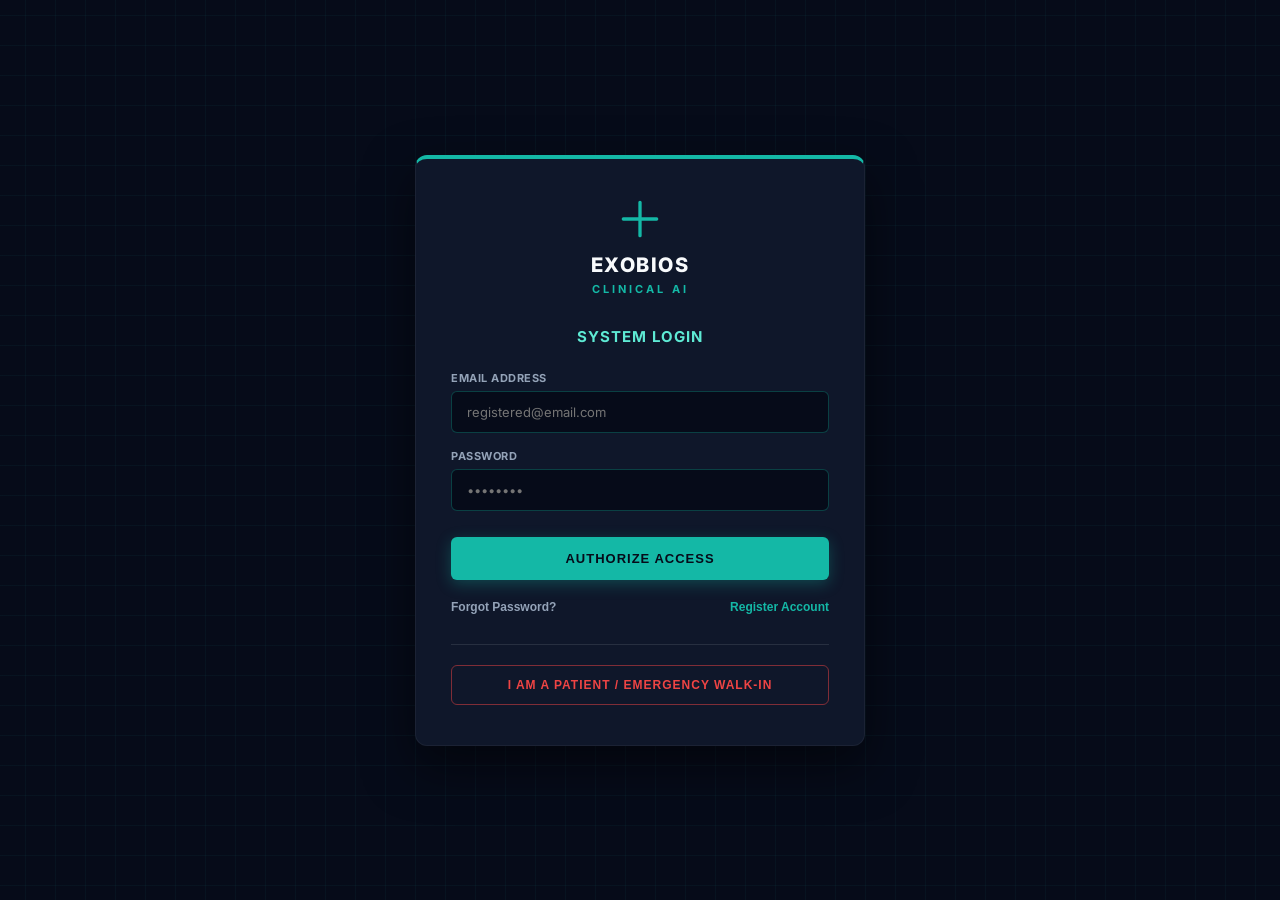
==== exobios-frontend/assessment.html @ 78a99a4c "Initial commit - AI Based Patient Health Prediction and Monitoring" ====
<!DOCTYPE html>
<html lang="en">

<head>
    <meta charset="UTF-8">
    <meta name="viewport" content="width=device-width, initial-scale=1.0">
    <title>AI BASED PATIENT HEALTH PREDICTION AND MONITORING</title>
    <link href="https://fonts.googleapis.com/css2?family=Inter:wght@400;600;700&display=swap" rel="stylesheet">

    <style>
        /* =========================================
           GLOBAL ENTERPRISE ANIMATIONS
           ========================================= */

        @keyframes fadeSlideUp {
            from {
                opacity: 0;
                transform: translateY(30px);
            }

            to {
                opacity: 1;
                transform: translateY(0);
            }
        }

        .animate-entry {
            opacity: 0;
            animation: fadeSlideUp 0.7s cubic-bezier(0.16, 1, 0.3, 1) forwards;
        }

        .delay-1 {
            animation-delay: 0.1s;
        }

        .delay-2 {
            animation-delay: 0.2s;
        }

        @keyframes floatGlow {
            0% {
                transform: translate(0px, 0px) scale(1);
                opacity: 0.8;
            }

            33% {
                transform: translate(30px, -50px) scale(1.1);
                opacity: 1;
            }

            66% {
                transform: translate(-20px, 20px) scale(0.9);
                opacity: 0.7;
            }

            100% {
                transform: translate(0px, 0px) scale(1);
                opacity: 0.8;
            }
        }

        button,
        .nav-menu a {
            transition: all 0.3s cubic-bezier(0.16, 1, 0.3, 1) !important;
        }

        button:active,
        .nav-menu a:active {
            transform: scale(0.95) translateY(2px) !important;
            box-shadow: 0 2px 10px rgba(0, 0, 0, 0.2) !important;
        }

        /* =========================================
           GLASSMORPHISM ENTERPRISE THEME 
           ========================================= */
        body,
        .app-container {
            background: radial-gradient(circle at 10% 20%, #0f172a 0%, #020617 100%) !important;
            background-attachment: fixed !important;
            color: #e2e8f0;
            font-family: 'Inter', sans-serif;
            margin: 0;
            height: 100vh;
            overflow: hidden;
        }

        .ambient-glow {
            position: fixed;
            top: 10%;
            left: 20%;
            width: 50vw;
            height: 50vw;
            background: radial-gradient(circle, rgba(56, 189, 248, 0.08) 0%, rgba(0, 0, 0, 0) 60%);
            border-radius: 50%;
            z-index: -1;
            pointer-events: none;
            animation: floatGlow 15s ease-in-out infinite !important;
        }

        .app-container {
            display: flex;
            height: 100vh;
        }

        .sidebar {
            width: 250px;
            background: rgba(15, 23, 42, 0.45);
            backdrop-filter: blur(16px);
            border-right: 1px solid rgba(255, 255, 255, 0.05);
            padding: 20px 0;
            display: flex;
            flex-direction: column;
        }

        .brand {
            text-align: center;
            font-size: 15px;
            font-weight: 700;
            color: #fff;
            text-shadow: 0 0 15px rgba(56, 189, 248, 0.5);
            line-height: 1.4;
            padding: 0 10px 30px;
        }

        .nav-menu a {
            display: block;
            padding: 15px 25px;
            color: #94a3b8;
            text-decoration: none;
            font-weight: 600;
        }

        .nav-menu a:hover {
            color: #fff;
            background: rgba(255, 255, 255, 0.05);
        }

        .nav-menu a.active {
            background: rgba(56, 189, 248, 0.15);
            color: #fff;
            box-shadow: inset 0 0 0 1px rgba(56, 189, 248, 0.3);
            border-radius: 8px;
            margin: 0 10px;
        }

        .main-content {
            flex: 1;
            display: flex;
            flex-direction: column;
            padding: 20px;
            overflow-y: auto;
        }

        .top-header {
            display: flex;
            justify-content: space-between;
            align-items: center;
            background: rgba(15, 23, 42, 0.45);
            backdrop-filter: blur(16px);
            padding: 15px 25px;
            border-radius: 16px;
            border: 1px solid rgba(255, 255, 255, 0.05);
            margin-bottom: 20px;
            box-shadow: 0 8px 32px 0 rgba(0, 0, 0, 0.3);
        }

        .header-title h2 {
            margin: 0;
            font-size: 18px;
            color: #fff;
            text-transform: uppercase;
            letter-spacing: 1px;
        }

        .back-link {
            color: #94a3b8;
            font-size: 12px;
            margin-bottom: 5px;
            display: inline-block;
            text-decoration: none;
        }

        .back-link:hover {
            color: #38bdf8;
        }

        .assessment-grid {
            display: grid;
            grid-template-columns: 1.2fr 1fr;
            gap: 20px;
        }

        .glass-panel {
            background: rgba(15, 23, 42, 0.45);
            backdrop-filter: blur(16px);
            border: 1px solid rgba(255, 255, 255, 0.08);
            border-radius: 16px;
            padding: 25px;
            box-shadow: 0 8px 32px 0 rgba(0, 0, 0, 0.3);
        }

        .panel-title {
            color: #38bdf8;
            font-size: 14px;
            text-transform: uppercase;
            margin-top: 0;
            margin-bottom: 20px;
            font-weight: 700;
            letter-spacing: 1px;
            text-shadow: 0 0 10px rgba(56, 189, 248, 0.3);
        }

        .form-row {
            display: flex;
            gap: 15px;
            margin-bottom: 15px;
        }

        .form-group {
            flex: 1;
            display: flex;
            flex-direction: column;
        }

        .form-group label {
            color: #94a3b8;
            font-size: 11px;
            font-weight: 600;
            margin-bottom: 5px;
            text-transform: uppercase;
        }

        input,
        select,
        textarea {
            background: rgba(0, 0, 0, 0.2);
            border: 1px solid rgba(255, 255, 255, 0.1);
            color: #fff;
            padding: 12px 15px;
            border-radius: 8px;
            font-family: 'Inter', sans-serif;
            outline: none;
            width: 100%;
            box-sizing: border-box;
        }

        input:focus,
        select:focus,
        textarea:focus {
            border-color: #38bdf8;
            box-shadow: 0 0 10px rgba(56, 189, 248, 0.2);
        }

        textarea {
            resize: vertical;
            min-height: 80px;
        }

        .telemetry-header {
            display: flex;
            justify-content: space-between;
            align-items: center;
            margin-bottom: 20px;
        }

        #btn-sync {
            background: transparent;
            color: #22c55e;
            border: 1px solid rgba(34, 197, 94, 0.5);
            padding: 8px 16px;
            border-radius: 8px;
            font-size: 12px;
            font-weight: 700;
            cursor: pointer;
            text-transform: uppercase;
            backdrop-filter: blur(4px);
        }

        #btn-sync:hover {
            background: rgba(34, 197, 94, 0.1);
            box-shadow: 0 0 15px rgba(34, 197, 94, 0.3);
        }

        .vitals-grid {
            display: grid;
            grid-template-columns: 1fr 1fr;
            gap: 15px;
            margin-bottom: 20px;
        }

        .vital-box {
            background: rgba(0, 0, 0, 0.2);
            border: 1px solid rgba(255, 255, 255, 0.05);
            border-radius: 12px;
            padding: 20px;
            text-align: center;
            display: flex;
            flex-direction: column;
            justify-content: center;
            align-items: center;
            transition: transform 0.2s;
        }

        .vital-box:hover {
            transform: translateY(-2px);
            border-color: rgba(255, 255, 255, 0.1);
        }

        .vital-label {
            color: #94a3b8;
            font-size: 11px;
            font-weight: 700;
            margin-bottom: 10px;
            text-transform: uppercase;
        }

        .vital-value {
            font-size: 32px;
            font-weight: 700;
            color: #fff;
            text-shadow: 0 0 15px rgba(255, 255, 255, 0.2);
            margin-bottom: 5px;
        }

        .vital-unit {
            font-size: 12px;
            color: #64748b;
        }

        .ecg-status {
            background: rgba(0, 0, 0, 0.2);
            border: 1px solid rgba(255, 255, 255, 0.05);
            border-radius: 12px;
            padding: 15px;
            text-align: center;
            margin-bottom: 20px;
        }

        .ecg-status span {
            display: block;
            color: #38bdf8;
            font-weight: 700;
            font-size: 18px;
            margin-top: 5px;
        }

        .warning-text {
            color: #eab308;
            font-size: 12px;
            text-align: center;
            margin-bottom: 15px;
            font-weight: 600;
        }

        #btn-generate {
            width: 100%;
            background: linear-gradient(135deg, #0ea5e9, #0284c7);
            color: #fff;
            border: none;
            padding: 16px;
            border-radius: 8px;
            font-size: 16px;
            font-weight: 700;
            cursor: pointer;
            box-shadow: 0 4px 15px rgba(14, 165, 233, 0.4);
            text-transform: uppercase;
        }

        #btn-generate:hover {
            box-shadow: 0 8px 25px rgba(14, 165, 233, 0.6);
        }

        #toast-container {
            position: fixed;
            top: 20px;
            right: 20px;
            z-index: 9999;
            display: flex;
            flex-direction: column;
            gap: 10px;
        }

        .toast {
            min-width: 250px;
            padding: 14px 20px;
            border-radius: 12px;
            background: rgba(15, 23, 42, 0.85);
            backdrop-filter: blur(12px);
            color: #f8fafc;
            font-size: 14px;
            font-weight: 600;
            border: 1px solid rgba(255, 255, 255, 0.1);
            border-left: 4px solid #3b82f6;
            animation: slideIn 0.3s ease-out forwards;
        }

        @keyframes slideIn {
            from {
                transform: translateX(120%);
                opacity: 0;
            }

            to {
                transform: translateX(0);
                opacity: 1;
            }
        }

        @keyframes fadeOut {
            to {
                opacity: 0;
                transform: translateY(-10px);
            }
        }
    </style>
</head>

<body>
    <div class="ambient-glow"></div>
    <div id="toast-container"></div>

    <div class="app-container">
        <aside class="sidebar">
            <div class="brand">AI BASED PATIENT<br>HEALTH PREDICTION<br>& MONITORING</div>
            <nav class="nav-menu">
                <a href="dashboard.html" class="nav-link">HOME</a>
                <a href="#" class="nav-link active">Active Queue</a>
                <a href="#" class="nav-link">Logs</a>
                <a href="#" class="nav-link">Settings</a>
            </nav>
        </aside>

        <main class="main-content">
            <header class="top-header animate-entry">
                <div class="header-title">
                    <a href="dashboard.html" class="back-link">← Back to Queue</a>
                    <h2>NEW PATIENT INTAKE</h2>
                </div>
                <div class="user-info" style="display: flex; gap: 15px; align-items: center;">
                    <span class="user-name" id="paramedic-name"
                        style="color: #94a3b8; font-weight: 600; font-size: 14px;">Paramedic: Active User</span>
                    <div style="display: flex; gap: 5px;">
                        <span
                            style="width: 10px; height: 10px; background: #22c55e; border-radius: 50%; box-shadow: 0 0 10px #22c55e;"
                            title="System Ready"></span>
                    </div>
                </div>
            </header>

            <div class="assessment-grid">
                <div class="glass-panel animate-entry delay-1">
                    <h3 class="panel-title">PATIENT DEMOGRAPHICS & HISTORY</h3>

                    <div class="form-row">
                        <div class="form-group" style="flex: 2;">
                            <label>FULL NAME</label>
                            <input type="text" id="patient-name" placeholder="e.g., Rajesh Kumar" required>
                        </div>
                        <div class="form-group">
                            <label>AGE</label>
                            <input type="number" id="patient-age" placeholder="45" required>
                        </div>
                        <div class="form-group">
                            <label>SEX</label>
                            <select id="patient-sex">
                                <option value="Male">Male</option>
                                <option value="Female">Female</option>
                                <option value="Other">Other</option>
                            </select>
                        </div>
                    </div>

                    <div class="form-group" style="margin-bottom: 15px;">
                        <label>ABHA ID (Optional)</label>
                        <input type="text" id="patient-abha" placeholder="00-0000-0000">
                    </div>

                    <div class="form-group" style="margin-bottom: 15px;">
                        <label>PAST MEDICAL HISTORY</label>
                        <textarea id="patient-history" placeholder="Asthma, Hypertension, etc."></textarea>
                    </div>

                    <div class="form-group" style="margin-bottom: 15px;">
                        <label>CURRENT MEDICATIONS</label>
                        <textarea id="patient-meds" placeholder="List active prescriptions"></textarea>
                    </div>

                    <div class="form-row">
                        <div class="form-group">
                            <label>REPORTED SYMPTOMS</label>
                            <textarea id="patient-symptoms" placeholder="Primary complaint..."></textarea>
                        </div>
                        <div class="form-group">
                            <label>OBSERVED SIGNS</label>
                            <textarea id="patient-signs" placeholder="Sweating, pale, agitated..."></textarea>
                        </div>
                    </div>
                </div>

                <div class="glass-panel animate-entry delay-2" style="display: flex; flex-direction: column;">
                    <div class="telemetry-header">
                        <h3 class="panel-title" style="margin: 0;">LIVE TELEMETRY</h3>
                        <button id="btn-sync">SYNC LIVE DATA</button>
                    </div>

                    <div class="vitals-grid">
                        <div class="vital-box">
                            <span class="vital-label">BLOOD PRESSURE</span>
                            <div class="vital-value" id="val-bp">--/--</div>
                            <span class="vital-unit">mmHg</span>
                        </div>
                        <div class="vital-box">
                            <span class="vital-label">HEART RATE</span>
                            <div class="vital-value" id="val-hr"
                                style="color: #ef4444; text-shadow: 0 0 15px rgba(239,68,68,0.4);">--</div>
                            <span class="vital-unit">bpm</span>
                        </div>
                        <div class="vital-box">
                            <span class="vital-label">SpO2</span>
                            <div class="vital-value" id="val-spo2"
                                style="color: #38bdf8; text-shadow: 0 0 15px rgba(56,189,248,0.4);">--</div>
                            <span class="vital-unit">%</span>
                        </div>
                        <div class="vital-box">
                            <span class="vital-label">TEMPERATURE</span>
                            <div class="vital-value" id="val-temp">--</div>
                            <span class="vital-unit">°C</span>
                        </div>
                    </div>

                    <div class="ecg-status">
                        <span
                            style="font-size: 11px; color: #94a3b8; font-weight: 700; text-transform: uppercase;">12-LEAD
                            ECG STATUS</span>
                        <span id="ecg-text" style="color: #64748b;">Awaiting Sync...</span>
                    </div>

                    <div style="margin-top: auto;">
                        <p class="warning-text">Ensure all sensors are firmly attached before generating protocol.</p>
                        <button id="btn-generate">GENERATE AI TRIAGE PROTOCOL</button>
                    </div>
                </div>

            </div>
        </main>
    </div>

    <script>
        document.addEventListener('DOMContentLoaded', () => {

            function showToast(message, color = '#3b82f6') {
                const container = document.getElementById('toast-container');
                const toast = document.createElement('div');
                toast.className = `toast`;
                toast.style.borderLeftColor = color;
                toast.innerHTML = message;
                container.appendChild(toast);
                setTimeout(() => {
                    toast.style.animation = 'fadeOut 0.3s forwards';
                    setTimeout(() => toast.remove(), 300);
                }, 3500);
            }

            // Authentication Check
            const token = localStorage.getItem('exobios_token');
            if (!token) {
                alert("Unauthorized Access. Please log in.");
                window.location.href = 'index.html';
                return;
            }

            try {
                const base64Url = token.split('.')[1];
                const base64 = base64Url.replace(/-/g, '+').replace(/_/g, '/');
                const payload = JSON.parse(decodeURIComponent(window.atob(base64).split('').map(c => '%' + ('00' + c.charCodeAt(0).toString(16)).slice(-2)).join('')));
                document.getElementById('paramedic-name').textContent = `Paramedic: ${payload.sub}`;
            } catch (e) {
                console.error("Token decoding failed", e);
            }

            // ==========================================
            // FEATURE 3: THE AUTO-FILL BRIDGE
            // ==========================================
            const autoFillData = localStorage.getItem('exobios_autofill');
            if (autoFillData) {
                try {
                    const patientData = JSON.parse(autoFillData);

                    // Auto-type the patient's name and symptoms instantly
                    document.getElementById('patient-name').value = patientData.name || '';
                    document.getElementById('patient-symptoms').value = patientData.symptoms || '';

                    showToast(`Alert Acknowledged. Auto-filled data for ${patientData.name}`, "#14b8a6");

                    // Clean up memory so it doesn't auto-fill the next time a paramedic opens the page manually
                    localStorage.removeItem('exobios_autofill');
                } catch (e) {
                    console.error("Auto-fill parsing error", e);
                }
            }

            // ==========================================
            // FEATURE 1: SYNC STRICT REAL HARDWARE DATA
            // ==========================================
            const syncBtn = document.getElementById('btn-sync');

            syncBtn.addEventListener('click', async () => {
                const ogText = syncBtn.textContent;
                syncBtn.textContent = "SYNCING...";
                syncBtn.style.opacity = "0.7";

                try {
                    const response = await fetch('http://127.0.0.1:8000/api/telemetry', {
                        headers: { 'Authorization': `Bearer ${token}` }
                    });

                    if (response.ok) {
                        const data = await response.json();

                        // STRICT CHECK: ONLY accept data if it's NOT the placeholder "--"
                        if (data.bpm && data.bpm !== "--") {
                            document.getElementById('val-hr').textContent = data.bpm;
                            document.getElementById('val-spo2').textContent = data.spo2;
                            document.getElementById('val-temp').textContent = data.temperature;
                            document.getElementById('val-bp').textContent = data.systolic_bp ? `${data.systolic_bp}/${data.diastolic_bp}` : "--/--";

                            document.getElementById('ecg-text').textContent = "Hardware Signal Locked. Ready.";
                            document.getElementById('ecg-text').style.color = "#22c55e";
                            document.getElementById('ecg-text').style.textShadow = "0 0 10px rgba(34,197,94,0.4)";

                            syncBtn.textContent = "DATA SECURED";
                            syncBtn.style.color = "#22c55e";
                            syncBtn.style.borderColor = "rgba(34, 197, 94, 0.5)";
                            showToast("Real-time hardware telemetry synced successfully.", "#22c55e");
                        } else {
                            showToast("No active sensor data. Please check Arduino connection.", "#f59e0b");
                        }
                    } else {
                        showToast("Failed to fetch telemetry from server.", "#ef4444");
                    }
                } catch (error) {
                    showToast("Server offline or disconnected.", "#ef4444");
                }

                if (syncBtn.textContent !== "DATA SECURED") {
                    setTimeout(() => {
                        syncBtn.textContent = ogText;
                        syncBtn.style.opacity = "1";
                    }, 2000);
                }
            });

            // ==========================================
            // FEATURE 2: GENERATE PROTOCOL
            // ==========================================
            const generateBtn = document.getElementById('btn-generate');

            generateBtn.addEventListener('click', async () => {
                const name = document.getElementById('patient-name').value.trim();
                const age = document.getElementById('patient-age').value.trim();

                if (!name || !age) {
                    showToast("Please enter Patient Name and Age.", "#eab308");
                    return;
                }

                const currentHR = document.getElementById('val-hr').textContent;
                if (currentHR === "--") {
                    showToast("Please Sync real hardware data before generating a protocol.", "#ef4444");
                    return;
                }

                generateBtn.textContent = "ANALYZING VITALS & GENERATING PROTOCOL...";
                generateBtn.style.opacity = "0.8";

                const bpText = document.getElementById('val-bp').textContent;
                const sysBP = bpText !== "--/--" ? parseInt(bpText.split('/')[0]) : 120;
                const diaBP = bpText !== "--/--" ? parseInt(bpText.split('/')[1]) : 80;

                const patientPayload = {
                    patient_id: Math.floor(Math.random() * 10000),
                    name: name,
                    age: parseInt(age) || 0,
                    sex: document.getElementById('patient-sex').value,
                    medical_history: document.getElementById('patient-history').value || "None reported",
                    medications: document.getElementById('patient-meds').value || "None reported",
                    symptoms: document.getElementById('patient-symptoms').value || "None reported",
                    observed_signs: document.getElementById('patient-signs').value || "None reported",
                    abha_id: document.getElementById('patient-abha').value || "",

                    heart_rate: parseInt(currentHR),
                    spo2: parseInt(document.getElementById('val-spo2').textContent),
                    temperature: parseFloat(document.getElementById('val-temp').textContent),
                    systolic_bp: sysBP,
                    diastolic_bp: diaBP
                };

                try {
                    const response = await fetch('http://127.0.0.1:8000/api/predict/health', {
                        method: 'POST',
                        headers: {
                            'Content-Type': 'application/json',
                            'Authorization': `Bearer ${token}`
                        },
                        body: JSON.stringify(patientPayload)
                    });

                    if (response.ok) {
                        showToast("Patient secured. Generating AI Triage Protocol...", "#22c55e");
                        setTimeout(() => {
                            window.location.href = 'results.html';
                        }, 1000);
                    } else {
                        const errData = await response.json();
                        showToast(`Database Error: ${errData.detail || 'Could not save.'}`, "#ef4444");
                        generateBtn.textContent = "GENERATE AI TRIAGE PROTOCOL";
                        generateBtn.style.opacity = "1";
                    }
                } catch (error) {
                    showToast("Network Error: Could not reach Python server.", "#ef4444");
                    generateBtn.textContent = "GENERATE AI TRIAGE PROTOCOL";
                    generateBtn.style.opacity = "1";
                }
            });
        });
    </script>
</body>

</html>
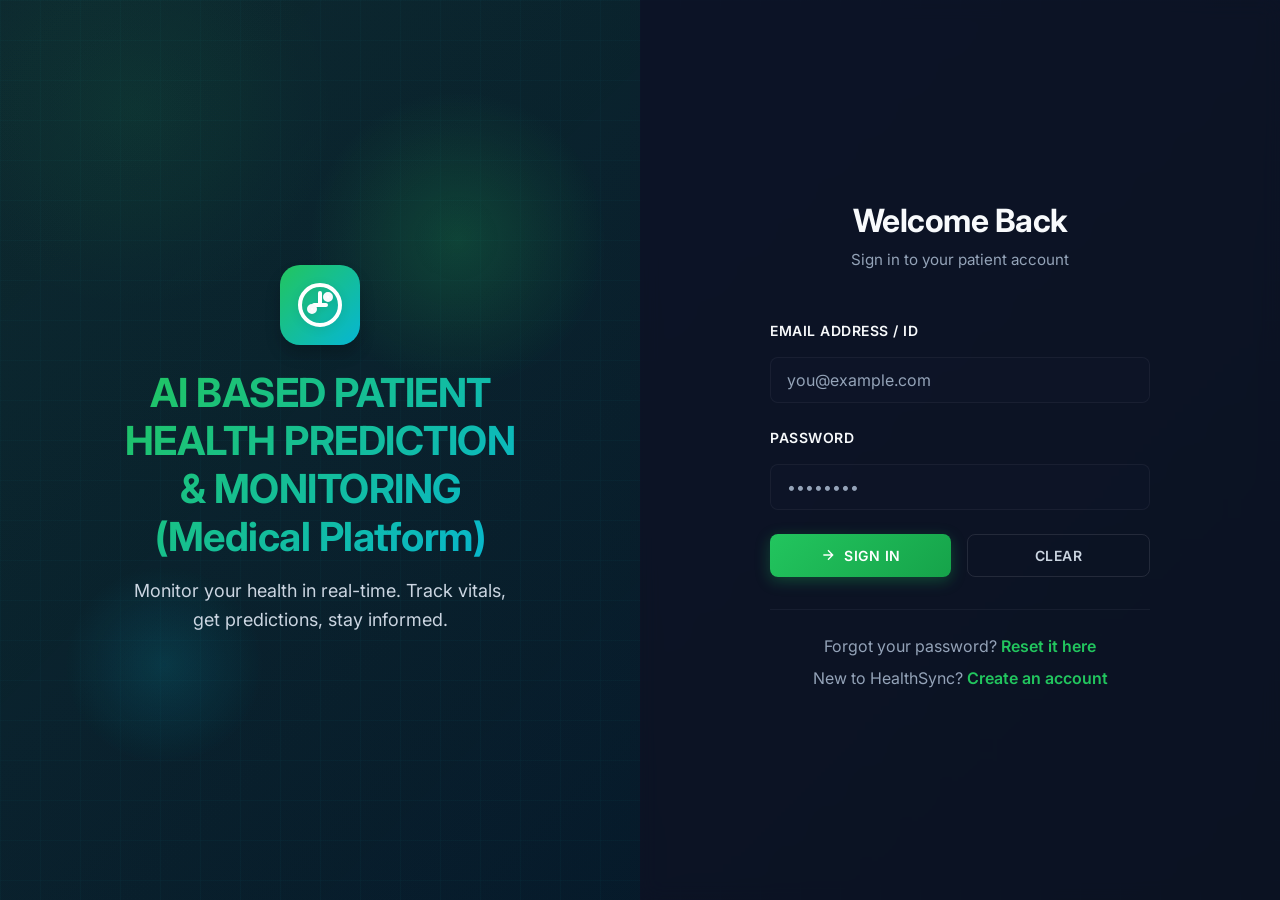
==== commit 46e3422e: "updated" ====
--- a/exobios-frontend/assessment.html
+++ b/exobios-frontend/assessment.html
@@ -4,77 +4,14 @@
 <head>
     <meta charset="UTF-8">
     <meta name="viewport" content="width=device-width, initial-scale=1.0">
-    <title>AI BASED PATIENT HEALTH PREDICTION AND MONITORING</title>
+    <title>Exobios - Patient Intake</title>
     <link href="https://fonts.googleapis.com/css2?family=Inter:wght@400;600;700&display=swap" rel="stylesheet">
-
     <style>
         /* =========================================
-           GLOBAL ENTERPRISE ANIMATIONS
-           ========================================= */
-
-        @keyframes fadeSlideUp {
-            from {
-                opacity: 0;
-                transform: translateY(30px);
-            }
-
-            to {
-                opacity: 1;
-                transform: translateY(0);
-            }
-        }
-
-        .animate-entry {
-            opacity: 0;
-            animation: fadeSlideUp 0.7s cubic-bezier(0.16, 1, 0.3, 1) forwards;
-        }
-
-        .delay-1 {
-            animation-delay: 0.1s;
-        }
-
-        .delay-2 {
-            animation-delay: 0.2s;
-        }
-
-        @keyframes floatGlow {
-            0% {
-                transform: translate(0px, 0px) scale(1);
-                opacity: 0.8;
-            }
-
-            33% {
-                transform: translate(30px, -50px) scale(1.1);
-                opacity: 1;
-            }
-
-            66% {
-                transform: translate(-20px, 20px) scale(0.9);
-                opacity: 0.7;
-            }
-
-            100% {
-                transform: translate(0px, 0px) scale(1);
-                opacity: 0.8;
-            }
-        }
-
-        button,
-        .nav-menu a {
-            transition: all 0.3s cubic-bezier(0.16, 1, 0.3, 1) !important;
-        }
-
-        button:active,
-        .nav-menu a:active {
-            transform: scale(0.95) translateY(2px) !important;
-            box-shadow: 0 2px 10px rgba(0, 0, 0, 0.2) !important;
-        }
-
-        /* =========================================
-           GLASSMORPHISM ENTERPRISE THEME 
+           GLASSMORPHISM ENTERPRISE THEME
            ========================================= */
         body,
-        .app-container {
+        html {
             background: radial-gradient(circle at 10% 20%, #0f172a 0%, #020617 100%) !important;
             background-attachment: fixed !important;
             color: #e2e8f0;
@@ -97,11 +34,59 @@
             animation: floatGlow 15s ease-in-out infinite !important;
         }
 
+        @keyframes floatGlow {
+            0% {
+                transform: translate(0px, 0px) scale(1);
+                opacity: 0.8;
+            }
+
+            33% {
+                transform: translate(30px, -50px) scale(1.1);
+                opacity: 1;
+            }
+
+            66% {
+                transform: translate(-20px, 20px) scale(0.9);
+                opacity: 0.7;
+            }
+
+            100% {
+                transform: translate(0px, 0px) scale(1);
+                opacity: 0.8;
+            }
+        }
+
+        .animate-entry {
+            opacity: 0;
+            animation: fadeSlideUp 0.7s cubic-bezier(0.16, 1, 0.3, 1) forwards;
+        }
+
+        .delay-1 {
+            animation-delay: 0.1s;
+        }
+
+        .delay-2 {
+            animation-delay: 0.2s;
+        }
+
+        @keyframes fadeSlideUp {
+            from {
+                opacity: 0;
+                transform: translateY(20px);
+            }
+
+            to {
+                opacity: 1;
+                transform: translateY(0);
+            }
+        }
+
         .app-container {
             display: flex;
             height: 100vh;
         }
 
+        /* Unified Sidebar matching Dashboard */
         .sidebar {
             width: 250px;
             background: rgba(15, 23, 42, 0.45);
@@ -110,16 +95,21 @@
             padding: 20px 0;
             display: flex;
             flex-direction: column;
+            z-index: 10;
         }
 
         .brand {
             text-align: center;
-            font-size: 15px;
+            font-size: 18px;
             font-weight: 700;
             color: #fff;
             text-shadow: 0 0 15px rgba(56, 189, 248, 0.5);
             line-height: 1.4;
             padding: 0 10px 30px;
+            display: flex;
+            align-items: center;
+            justify-content: center;
+            gap: 10px;
         }
 
         .nav-menu a {
@@ -128,6 +118,10 @@
             color: #94a3b8;
             text-decoration: none;
             font-weight: 600;
+            transition: all 0.3s cubic-bezier(0.16, 1, 0.3, 1);
+            display: flex;
+            align-items: center;
+            gap: 10px;
         }
 
         .nav-menu a:hover {
@@ -178,6 +172,7 @@
             margin-bottom: 5px;
             display: inline-block;
             text-decoration: none;
+            transition: 0.2s;
         }
 
         .back-link:hover {
@@ -242,6 +237,7 @@
             outline: none;
             width: 100%;
             box-sizing: border-box;
+            transition: 0.2s;
         }
 
         input:focus,
@@ -274,6 +270,7 @@
             cursor: pointer;
             text-transform: uppercase;
             backdrop-filter: blur(4px);
+            transition: 0.2s;
         }
 
         #btn-sync:hover {
@@ -334,14 +331,6 @@
             padding: 15px;
             text-align: center;
             margin-bottom: 20px;
-        }
-
-        .ecg-status span {
-            display: block;
-            color: #38bdf8;
-            font-weight: 700;
-            font-size: 18px;
-            margin-top: 5px;
         }
 
         .warning-text {
@@ -364,10 +353,12 @@
             cursor: pointer;
             box-shadow: 0 4px 15px rgba(14, 165, 233, 0.4);
             text-transform: uppercase;
+            transition: 0.2s;
         }
 
         #btn-generate:hover {
             box-shadow: 0 8px 25px rgba(14, 165, 233, 0.6);
+            transform: translateY(-2px);
         }
 
         #toast-container {
@@ -406,10 +397,45 @@
             }
         }
 
-        @keyframes fadeOut {
-            to {
-                opacity: 0;
-                transform: translateY(-10px);
+        @media (max-width: 850px) {
+            .app-container {
+                flex-direction: column;
+                overflow-y: auto;
+            }
+
+            .sidebar {
+                width: 100%;
+                padding: 15px;
+                flex-direction: column;
+                align-items: center;
+                border-right: none;
+                border-bottom: 1px solid rgba(255, 255, 255, 0.05);
+            }
+
+            .nav-menu {
+                display: flex;
+                width: 100%;
+                overflow-x: auto;
+                white-space: nowrap;
+            }
+
+            .assessment-grid {
+                grid-template-columns: 1fr;
+            }
+
+            .form-row {
+                flex-direction: column;
+                gap: 15px;
+            }
+
+            .top-header {
+                flex-direction: column;
+                align-items: flex-start;
+                gap: 15px;
+            }
+
+            .main-content {
+                overflow-y: visible;
             }
         }
     </style>
@@ -421,29 +447,62 @@
 
     <div class="app-container">
         <aside class="sidebar">
-            <div class="brand">AI BASED PATIENT<br>HEALTH PREDICTION<br>& MONITORING</div>
+            <div class="brand">
+                <svg viewBox="0 0 24 24" fill="none" stroke="currentColor" stroke-width="2"
+                    style="width: 28px; height: 28px; color: #38bdf8;">
+                    <path d="M12 2v20M2 12h20"></path>
+                </svg>
+                AI BASED PATIENT
+                HEALTH PREDICTION
+                & MONITORING
+            </div>
             <nav class="nav-menu">
-                <a href="dashboard.html" class="nav-link">HOME</a>
-                <a href="#" class="nav-link active">Active Queue</a>
-                <a href="#" class="nav-link">Logs</a>
-                <a href="#" class="nav-link">Settings</a>
+                <a href="dashboard.html" class="nav-link">
+                    <svg viewBox="0 0 24 24" fill="none" stroke="currentColor" stroke-width="2" width="18" height="18">
+                        <path d="M3 9l9-7 9 7v11a2 2 0 0 1-2 2H5a2 2 0 0 1-2-2z" />
+                    </svg>
+                    Dashboard
+                </a>
+                <a href="assessment.html" class="nav-link active">
+                    <svg viewBox="0 0 24 24" fill="none" stroke="currentColor" stroke-width="2" width="18" height="18">
+                        <path d="M14 2H6a2 2 0 0 0-2 2v16a2 2 0 0 0 2 2h12a2 2 0 0 0 2-2V8z"></path>
+                        <polyline points="14 2 14 8 20 8"></polyline>
+                    </svg>
+                    Assessment
+                </a>
+                <a href="results.html" class="nav-link">
+                    <svg viewBox="0 0 24 24" fill="none" stroke="currentColor" stroke-width="2" width="18" height="18">
+                        <path d="M11 4H4a2 2 0 0 0-2 2v14a2 2 0 0 0 2 2h14a2 2 0 0 0 2-2v-7" />
+                        <path d="M18.5 2.5a2.121 2.121 0 0 1 3 3L12 15l-4 1 1-4 9.5-9.5z" />
+                    </svg>
+                    AI Triage Engine
+                </a>
+                <a href="#" class="nav-link" id="logout-link" style="margin-top: 20px; color: #ef4444;">
+                    <svg viewBox="0 0 24 24" fill="none" stroke="currentColor" stroke-width="2" width="18" height="18">
+                        <path d="M9 21H5a2 2 0 0 1-2-2V5a2 2 0 0 1 2-2h4" />
+                        <polyline points="16 17 21 12 16 7" />
+                        <line x1="21" y1="12" x2="9" y2="12" />
+                    </svg>
+                    Secure Logout
+                </a>
             </nav>
         </aside>
 
         <main class="main-content">
             <header class="top-header animate-entry">
                 <div class="header-title">
-                    <a href="dashboard.html" class="back-link">← Back to Queue</a>
+                    <a href="dashboard.html" class="back-link">← Back to Dashboard</a>
                     <h2>NEW PATIENT INTAKE</h2>
                 </div>
                 <div class="user-info" style="display: flex; gap: 15px; align-items: center;">
                     <span class="user-name" id="paramedic-name"
-                        style="color: #94a3b8; font-weight: 600; font-size: 14px;">Paramedic: Active User</span>
-                    <div style="display: flex; gap: 5px;">
+                        style="color: #cbd5e1; font-weight: 600; font-size: 14px;">Connecting...</span>
+                    <span
+                        style="display: flex; align-items: center; gap: 6px; font-size: 0.85rem; color: #22c55e; font-weight: bold;">
                         <span
-                            style="width: 10px; height: 10px; background: #22c55e; border-radius: 50%; box-shadow: 0 0 10px #22c55e;"
-                            title="System Ready"></span>
-                    </div>
+                            style="width: 10px; height: 10px; background: #22c55e; border-radius: 50%; box-shadow: 0 0 8px rgba(34, 197, 94, 0.8);"></span>
+                        LIVE
+                    </span>
                 </div>
             </header>
 
@@ -523,7 +582,8 @@
                         </div>
                         <div class="vital-box">
                             <span class="vital-label">TEMPERATURE</span>
-                            <div class="vital-value" id="val-temp">--</div>
+                            <div class="vital-value" id="val-temp"
+                                style="color: #f59e0b; text-shadow: 0 0 15px rgba(245,158,11,0.4);">--</div>
                             <span class="vital-unit">°C</span>
                         </div>
                     </div>
@@ -532,11 +592,14 @@
                         <span
                             style="font-size: 11px; color: #94a3b8; font-weight: 700; text-transform: uppercase;">12-LEAD
                             ECG STATUS</span>
-                        <span id="ecg-text" style="color: #64748b;">Awaiting Sync...</span>
+                        <span id="ecg-text"
+                            style="color: #64748b; font-weight: bold; font-size: 16px; margin-top: 5px; display: block;">Awaiting
+                            Sync...</span>
                     </div>
 
                     <div style="margin-top: auto;">
-                        <p class="warning-text">Ensure all sensors are firmly attached before generating protocol.</p>
+                        <p class="warning-text">⚠️ Ensure all sensors are firmly attached before generating protocol.
+                        </p>
                         <button id="btn-generate">GENERATE AI TRIAGE PROTOCOL</button>
                     </div>
                 </div>
@@ -546,78 +609,75 @@
     </div>
 
     <script>
+        const API_BASE = 'http://localhost:8000/api';
+
+        function showToast(message, color = '#3b82f6') {
+            const container = document.getElementById('toast-container');
+            const toast = document.createElement('div');
+            toast.className = `toast`;
+            toast.style.borderLeftColor = color;
+            toast.innerHTML = message;
+            container.appendChild(toast);
+            setTimeout(() => {
+                toast.style.opacity = '0';
+                toast.style.transform = 'translateY(-10px)';
+                setTimeout(() => toast.remove(), 300);
+            }, 3500);
+        }
+
         document.addEventListener('DOMContentLoaded', () => {
-
-            function showToast(message, color = '#3b82f6') {
-                const container = document.getElementById('toast-container');
-                const toast = document.createElement('div');
-                toast.className = `toast`;
-                toast.style.borderLeftColor = color;
-                toast.innerHTML = message;
-                container.appendChild(toast);
-                setTimeout(() => {
-                    toast.style.animation = 'fadeOut 0.3s forwards';
-                    setTimeout(() => toast.remove(), 300);
-                }, 3500);
-            }
-
-            // Authentication Check
+            // Security Check
             const token = localStorage.getItem('exobios_token');
             if (!token) {
-                alert("Unauthorized Access. Please log in.");
                 window.location.href = 'index.html';
                 return;
             }
 
+            // Decode Token Name
             try {
-                const base64Url = token.split('.')[1];
-                const base64 = base64Url.replace(/-/g, '+').replace(/_/g, '/');
-                const payload = JSON.parse(decodeURIComponent(window.atob(base64).split('').map(c => '%' + ('00' + c.charCodeAt(0).toString(16)).slice(-2)).join('')));
+                const payload = JSON.parse(atob(token.split('.')[1]));
                 document.getElementById('paramedic-name').textContent = `Paramedic: ${payload.sub}`;
             } catch (e) {
-                console.error("Token decoding failed", e);
+                document.getElementById('paramedic-name').textContent = "Active Paramedic";
             }
 
             // ==========================================
-            // FEATURE 3: THE AUTO-FILL BRIDGE
+            // AUTO-FILL LOGIC
             // ==========================================
             const autoFillData = localStorage.getItem('exobios_autofill');
             if (autoFillData) {
                 try {
                     const patientData = JSON.parse(autoFillData);
-
-                    // Auto-type the patient's name and symptoms instantly
-                    document.getElementById('patient-name').value = patientData.name || '';
-                    document.getElementById('patient-symptoms').value = patientData.symptoms || '';
-
-                    showToast(`Alert Acknowledged. Auto-filled data for ${patientData.name}`, "#14b8a6");
-
-                    // Clean up memory so it doesn't auto-fill the next time a paramedic opens the page manually
-                    localStorage.removeItem('exobios_autofill');
+                    setTimeout(() => {
+                        const nameInput = document.getElementById('patient-name');
+                        const sympInput = document.getElementById('patient-symptoms');
+                        if (nameInput) nameInput.value = patientData.name || '';
+                        if (sympInput) sympInput.value = patientData.symptoms || '';
+                        showToast(`Auto-filled data for ${patientData.name}`, "#14b8a6");
+                        localStorage.removeItem('exobios_autofill');
+                    }, 100);
                 } catch (e) {
                     console.error("Auto-fill parsing error", e);
                 }
             }
 
             // ==========================================
-            // FEATURE 1: SYNC STRICT REAL HARDWARE DATA
+            // HARDWARE SYNC
             // ==========================================
             const syncBtn = document.getElementById('btn-sync');
-
             syncBtn.addEventListener('click', async () => {
                 const ogText = syncBtn.textContent;
                 syncBtn.textContent = "SYNCING...";
                 syncBtn.style.opacity = "0.7";
 
                 try {
-                    const response = await fetch('http://127.0.0.1:8000/api/telemetry', {
+                    const response = await fetch(`${API_BASE}/telemetry`, {
                         headers: { 'Authorization': `Bearer ${token}` }
                     });
 
                     if (response.ok) {
                         const data = await response.json();
 
-                        // STRICT CHECK: ONLY accept data if it's NOT the placeholder "--"
                         if (data.bpm && data.bpm !== "--") {
                             document.getElementById('val-hr').textContent = data.bpm;
                             document.getElementById('val-spo2').textContent = data.spo2;
@@ -626,14 +686,13 @@
 
                             document.getElementById('ecg-text').textContent = "Hardware Signal Locked. Ready.";
                             document.getElementById('ecg-text').style.color = "#22c55e";
-                            document.getElementById('ecg-text').style.textShadow = "0 0 10px rgba(34,197,94,0.4)";
 
                             syncBtn.textContent = "DATA SECURED";
                             syncBtn.style.color = "#22c55e";
                             syncBtn.style.borderColor = "rgba(34, 197, 94, 0.5)";
                             showToast("Real-time hardware telemetry synced successfully.", "#22c55e");
                         } else {
-                            showToast("No active sensor data. Please check Arduino connection.", "#f59e0b");
+                            showToast("No active sensor data. Please check hardware connection.", "#f59e0b");
                         }
                     } else {
                         showToast("Failed to fetch telemetry from server.", "#ef4444");
@@ -643,22 +702,17 @@
                 }
 
                 if (syncBtn.textContent !== "DATA SECURED") {
-                    setTimeout(() => {
-                        syncBtn.textContent = ogText;
-                        syncBtn.style.opacity = "1";
-                    }, 2000);
+                    setTimeout(() => { syncBtn.textContent = ogText; syncBtn.style.opacity = "1"; }, 2000);
                 }
             });
 
             // ==========================================
-            // FEATURE 2: GENERATE PROTOCOL
+            // GENERATE AI PROTOCOL
             // ==========================================
             const generateBtn = document.getElementById('btn-generate');
-
             generateBtn.addEventListener('click', async () => {
                 const name = document.getElementById('patient-name').value.trim();
                 const age = document.getElementById('patient-age').value.trim();
-
                 if (!name || !age) {
                     showToast("Please enter Patient Name and Age.", "#eab308");
                     return;
@@ -670,7 +724,7 @@
                     return;
                 }
 
-                generateBtn.textContent = "ANALYZING VITALS & GENERATING PROTOCOL...";
+                generateBtn.textContent = "ANALYZING VITALS & GENERATING...";
                 generateBtn.style.opacity = "0.8";
 
                 const bpText = document.getElementById('val-bp').textContent;
@@ -678,7 +732,7 @@
                 const diaBP = bpText !== "--/--" ? parseInt(bpText.split('/')[1]) : 80;
 
                 const patientPayload = {
-                    patient_id: Math.floor(Math.random() * 10000),
+                    patient_id: 1,
                     name: name,
                     age: parseInt(age) || 0,
                     sex: document.getElementById('patient-sex').value,
@@ -687,7 +741,6 @@
                     symptoms: document.getElementById('patient-symptoms').value || "None reported",
                     observed_signs: document.getElementById('patient-signs').value || "None reported",
                     abha_id: document.getElementById('patient-abha').value || "",
-
                     heart_rate: parseInt(currentHR),
                     spo2: parseInt(document.getElementById('val-spo2').textContent),
                     temperature: parseFloat(document.getElementById('val-temp').textContent),
@@ -696,20 +749,15 @@
                 };
 
                 try {
-                    const response = await fetch('http://127.0.0.1:8000/api/predict/health', {
+                    const response = await fetch(`${API_BASE}/predict/health`, {
                         method: 'POST',
-                        headers: {
-                            'Content-Type': 'application/json',
-                            'Authorization': `Bearer ${token}`
-                        },
+                        headers: { 'Content-Type': 'application/json', 'Authorization': `Bearer ${token}` },
                         body: JSON.stringify(patientPayload)
                     });
 
                     if (response.ok) {
                         showToast("Patient secured. Generating AI Triage Protocol...", "#22c55e");
-                        setTimeout(() => {
-                            window.location.href = 'results.html';
-                        }, 1000);
+                        setTimeout(() => window.location.href = 'results.html', 1000);
                     } else {
                         const errData = await response.json();
                         showToast(`Database Error: ${errData.detail || 'Could not save.'}`, "#ef4444");
@@ -722,6 +770,13 @@
                     generateBtn.style.opacity = "1";
                 }
             });
+
+            // Logout
+            document.getElementById('logout-link').addEventListener('click', (e) => {
+                e.preventDefault();
+                localStorage.removeItem('exobios_token');
+                window.location.href = 'index.html';
+            });
         });
     </script>
 </body>
